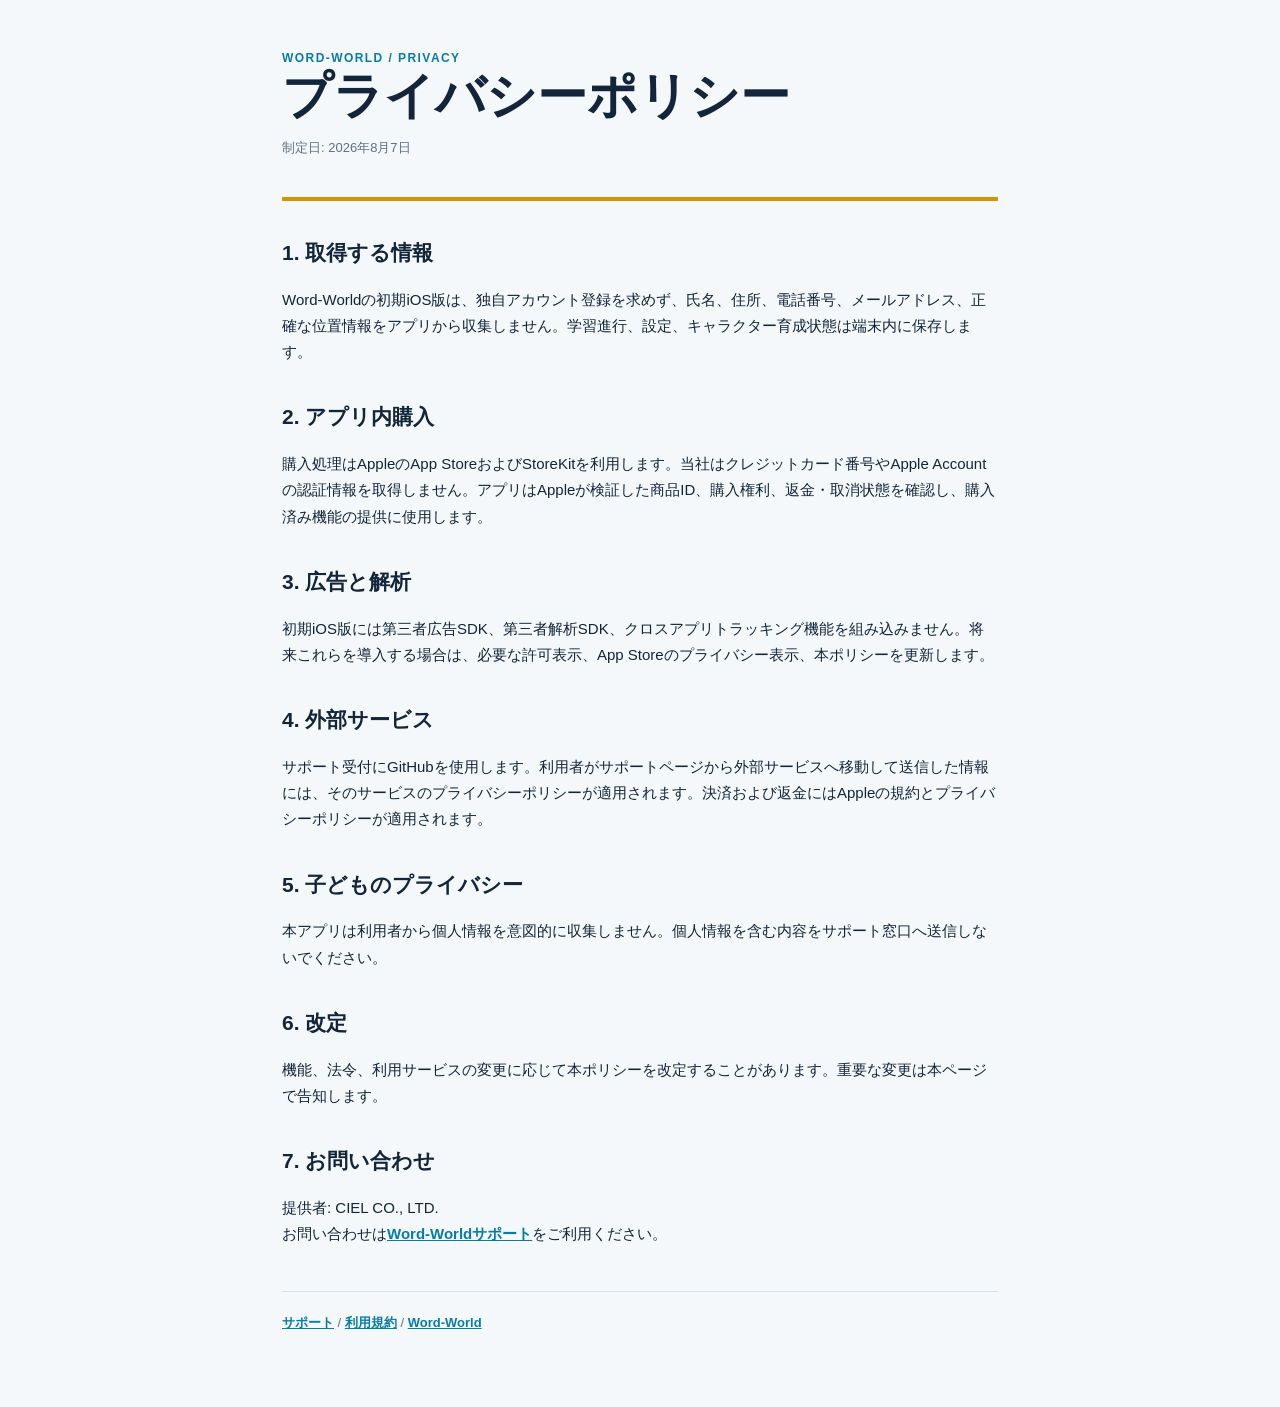
==== privacy.html @ 63aeb388 "Add iOS support and privacy pages" ====
<!doctype html>
<html lang="ja">
<head>
  <meta charset="utf-8">
  <meta name="viewport" content="width=device-width, initial-scale=1">
  <title>Word-World プライバシーポリシー</title>
  <style>
    :root { color-scheme: light; --ink:#13253a; --muted:#607083; --line:#d7e0e8; --blue:#087ca7; --gold:#d79300; }
    * { box-sizing:border-box; } body { margin:0; color:var(--ink); background:#f4f8fb; font-family:-apple-system,BlinkMacSystemFont,"Hiragino Sans","Yu Gothic",sans-serif; line-height:1.75; }
    main { width:min(760px,100%); margin:0 auto; padding:48px 22px 72px; } header { padding-bottom:24px; border-bottom:4px solid var(--gold); }
    h1 { margin:0; font-size:clamp(31px,7vw,50px); line-height:1.1; } h2 { margin:34px 0 8px; font-size:21px; } p,li { font-size:15px; }
    .label { color:var(--blue); font-weight:900; letter-spacing:.12em; font-size:12px; } .date { color:var(--muted); font-size:13px; }
    a { color:var(--blue); font-weight:800; } footer { margin-top:44px; padding-top:20px; border-top:1px solid var(--line); color:var(--muted); font-size:13px; }
  </style>
</head>
<body><main>
  <header><div class="label">WORD-WORLD / PRIVACY</div><h1>プライバシーポリシー</h1><p class="date">制定日: 2026年8月7日</p></header>
  <h2>1. 取得する情報</h2>
  <p>Word-Worldの初期iOS版は、独自アカウント登録を求めず、氏名、住所、電話番号、メールアドレス、正確な位置情報をアプリから収集しません。学習進行、設定、キャラクター育成状態は端末内に保存します。</p>
  <h2>2. アプリ内購入</h2>
  <p>購入処理はAppleのApp StoreおよびStoreKitを利用します。当社はクレジットカード番号やApple Accountの認証情報を取得しません。アプリはAppleが検証した商品ID、購入権利、返金・取消状態を確認し、購入済み機能の提供に使用します。</p>
  <h2>3. 広告と解析</h2>
  <p>初期iOS版には第三者広告SDK、第三者解析SDK、クロスアプリトラッキング機能を組み込みません。将来これらを導入する場合は、必要な許可表示、App Storeのプライバシー表示、本ポリシーを更新します。</p>
  <h2>4. 外部サービス</h2>
  <p>サポート受付にGitHubを使用します。利用者がサポートページから外部サービスへ移動して送信した情報には、そのサービスのプライバシーポリシーが適用されます。決済および返金にはAppleの規約とプライバシーポリシーが適用されます。</p>
  <h2>5. 子どものプライバシー</h2>
  <p>本アプリは利用者から個人情報を意図的に収集しません。個人情報を含む内容をサポート窓口へ送信しないでください。</p>
  <h2>6. 改定</h2>
  <p>機能、法令、利用サービスの変更に応じて本ポリシーを改定することがあります。重要な変更は本ページで告知します。</p>
  <h2>7. お問い合わせ</h2>
  <p>提供者: CIEL CO., LTD.<br>お問い合わせは<a href="support.html">Word-Worldサポート</a>をご利用ください。</p>
  <footer><a href="support.html">サポート</a> / <a href="terms.html">利用規約</a> / <a href="index.html">Word-World</a></footer>
</main></body>
</html>
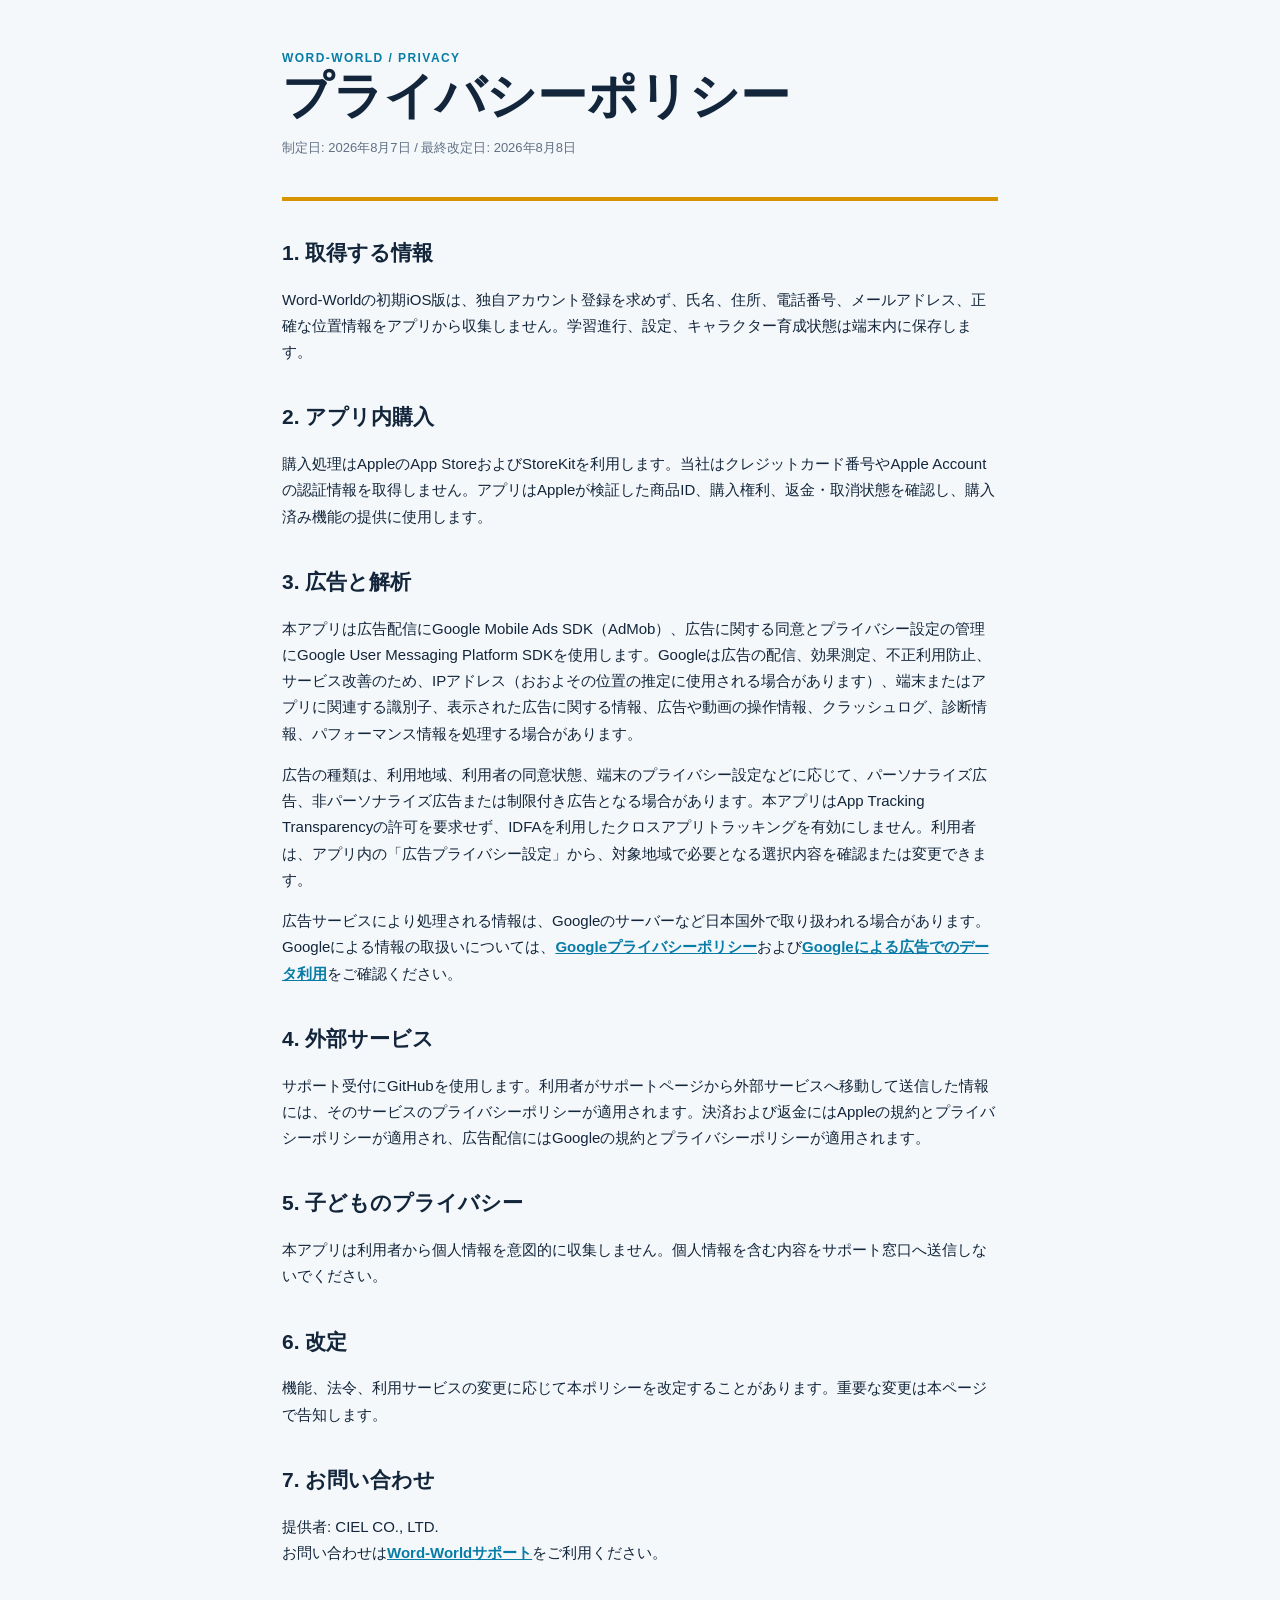
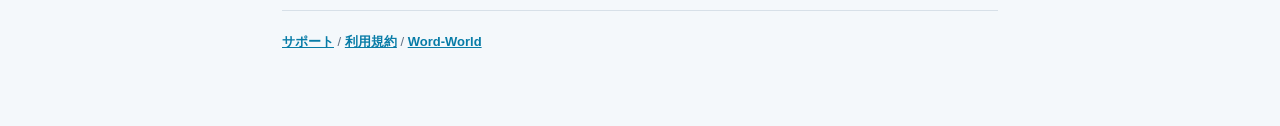
==== commit b662555b: "Update privacy policy for AdMob" ====
--- a/privacy.html
+++ b/privacy.html
@@ -14,15 +14,17 @@
   </style>
 </head>
 <body><main>
-  <header><div class="label">WORD-WORLD / PRIVACY</div><h1>プライバシーポリシー</h1><p class="date">制定日: 2026年8月7日</p></header>
+  <header><div class="label">WORD-WORLD / PRIVACY</div><h1>プライバシーポリシー</h1><p class="date">制定日: 2026年8月7日 / 最終改定日: 2026年8月8日</p></header>
   <h2>1. 取得する情報</h2>
   <p>Word-Worldの初期iOS版は、独自アカウント登録を求めず、氏名、住所、電話番号、メールアドレス、正確な位置情報をアプリから収集しません。学習進行、設定、キャラクター育成状態は端末内に保存します。</p>
   <h2>2. アプリ内購入</h2>
   <p>購入処理はAppleのApp StoreおよびStoreKitを利用します。当社はクレジットカード番号やApple Accountの認証情報を取得しません。アプリはAppleが検証した商品ID、購入権利、返金・取消状態を確認し、購入済み機能の提供に使用します。</p>
   <h2>3. 広告と解析</h2>
-  <p>初期iOS版には第三者広告SDK、第三者解析SDK、クロスアプリトラッキング機能を組み込みません。将来これらを導入する場合は、必要な許可表示、App Storeのプライバシー表示、本ポリシーを更新します。</p>
+  <p>本アプリは広告配信にGoogle Mobile Ads SDK（AdMob）、広告に関する同意とプライバシー設定の管理にGoogle User Messaging Platform SDKを使用します。Googleは広告の配信、効果測定、不正利用防止、サービス改善のため、IPアドレス（おおよその位置の推定に使用される場合があります）、端末またはアプリに関連する識別子、表示された広告に関する情報、広告や動画の操作情報、クラッシュログ、診断情報、パフォーマンス情報を処理する場合があります。</p>
+  <p>広告の種類は、利用地域、利用者の同意状態、端末のプライバシー設定などに応じて、パーソナライズ広告、非パーソナライズ広告または制限付き広告となる場合があります。本アプリはApp Tracking Transparencyの許可を要求せず、IDFAを利用したクロスアプリトラッキングを有効にしません。利用者は、アプリ内の「広告プライバシー設定」から、対象地域で必要となる選択内容を確認または変更できます。</p>
+  <p>広告サービスにより処理される情報は、Googleのサーバーなど日本国外で取り扱われる場合があります。Googleによる情報の取扱いについては、<a href="https://policies.google.com/privacy">Googleプライバシーポリシー</a>および<a href="https://policies.google.com/technologies/ads">Googleによる広告でのデータ利用</a>をご確認ください。</p>
   <h2>4. 外部サービス</h2>
-  <p>サポート受付にGitHubを使用します。利用者がサポートページから外部サービスへ移動して送信した情報には、そのサービスのプライバシーポリシーが適用されます。決済および返金にはAppleの規約とプライバシーポリシーが適用されます。</p>
+  <p>サポート受付にGitHubを使用します。利用者がサポートページから外部サービスへ移動して送信した情報には、そのサービスのプライバシーポリシーが適用されます。決済および返金にはAppleの規約とプライバシーポリシーが適用され、広告配信にはGoogleの規約とプライバシーポリシーが適用されます。</p>
   <h2>5. 子どものプライバシー</h2>
   <p>本アプリは利用者から個人情報を意図的に収集しません。個人情報を含む内容をサポート窓口へ送信しないでください。</p>
   <h2>6. 改定</h2>
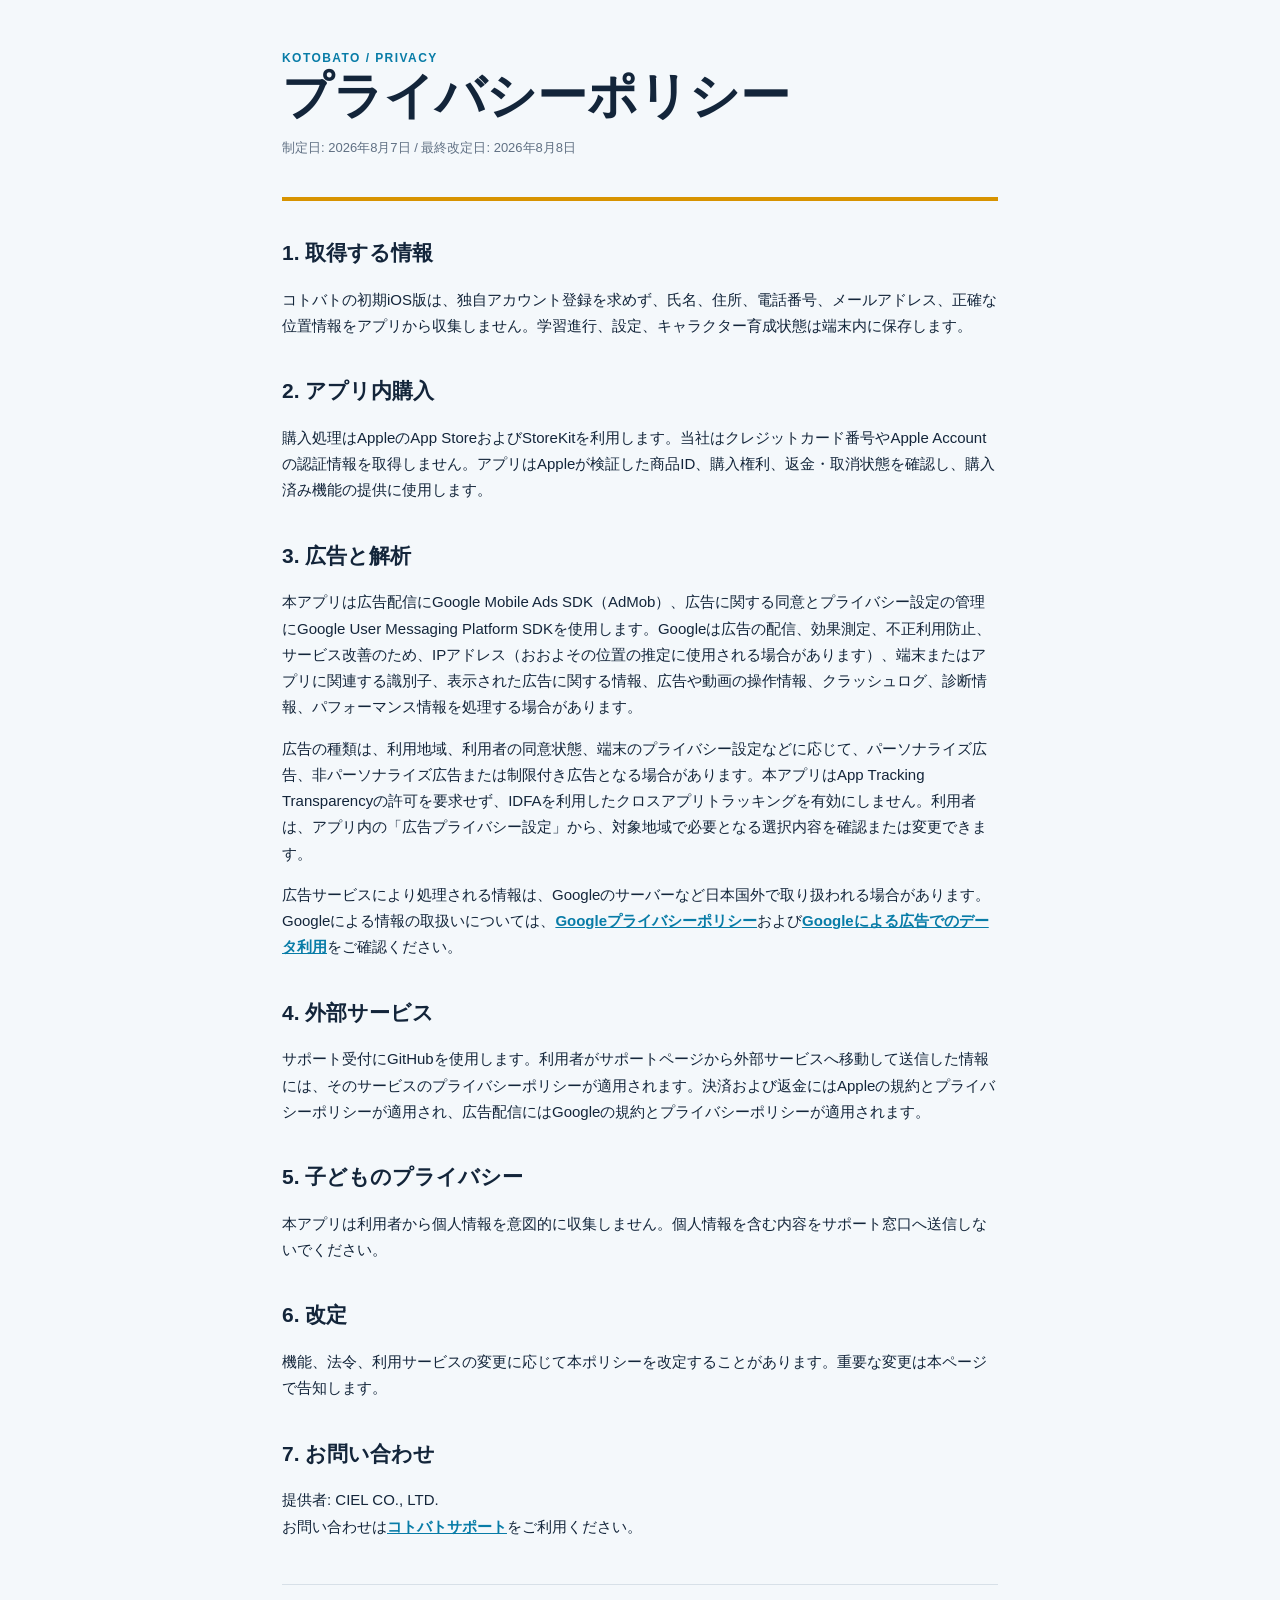
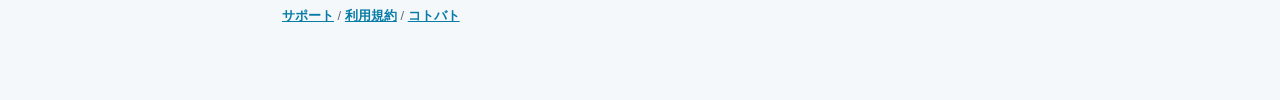
==== commit 626d7395: "Improve Kotobato acquisition landing page" ====
--- a/privacy.html
+++ b/privacy.html
@@ -3,7 +3,7 @@
 <head>
   <meta charset="utf-8">
   <meta name="viewport" content="width=device-width, initial-scale=1">
-  <title>Word-World プライバシーポリシー</title>
+  <title>コトバト プライバシーポリシー</title>
   <style>
     :root { color-scheme: light; --ink:#13253a; --muted:#607083; --line:#d7e0e8; --blue:#087ca7; --gold:#d79300; }
     * { box-sizing:border-box; } body { margin:0; color:var(--ink); background:#f4f8fb; font-family:-apple-system,BlinkMacSystemFont,"Hiragino Sans","Yu Gothic",sans-serif; line-height:1.75; }
@@ -14,9 +14,9 @@
   </style>
 </head>
 <body><main>
-  <header><div class="label">WORD-WORLD / PRIVACY</div><h1>プライバシーポリシー</h1><p class="date">制定日: 2026年8月7日 / 最終改定日: 2026年8月8日</p></header>
+  <header><div class="label">KOTOBATO / PRIVACY</div><h1>プライバシーポリシー</h1><p class="date">制定日: 2026年8月7日 / 最終改定日: 2026年8月8日</p></header>
   <h2>1. 取得する情報</h2>
-  <p>Word-Worldの初期iOS版は、独自アカウント登録を求めず、氏名、住所、電話番号、メールアドレス、正確な位置情報をアプリから収集しません。学習進行、設定、キャラクター育成状態は端末内に保存します。</p>
+  <p>コトバトの初期iOS版は、独自アカウント登録を求めず、氏名、住所、電話番号、メールアドレス、正確な位置情報をアプリから収集しません。学習進行、設定、キャラクター育成状態は端末内に保存します。</p>
   <h2>2. アプリ内購入</h2>
   <p>購入処理はAppleのApp StoreおよびStoreKitを利用します。当社はクレジットカード番号やApple Accountの認証情報を取得しません。アプリはAppleが検証した商品ID、購入権利、返金・取消状態を確認し、購入済み機能の提供に使用します。</p>
   <h2>3. 広告と解析</h2>
@@ -30,7 +30,7 @@
   <h2>6. 改定</h2>
   <p>機能、法令、利用サービスの変更に応じて本ポリシーを改定することがあります。重要な変更は本ページで告知します。</p>
   <h2>7. お問い合わせ</h2>
-  <p>提供者: CIEL CO., LTD.<br>お問い合わせは<a href="support.html">Word-Worldサポート</a>をご利用ください。</p>
-  <footer><a href="support.html">サポート</a> / <a href="terms.html">利用規約</a> / <a href="index.html">Word-World</a></footer>
+  <p>提供者: CIEL CO., LTD.<br>お問い合わせは<a href="support.html">コトバトサポート</a>をご利用ください。</p>
+  <footer><a href="support.html">サポート</a> / <a href="terms.html">利用規約</a> / <a href="index.html">コトバト</a></footer>
 </main></body>
 </html>
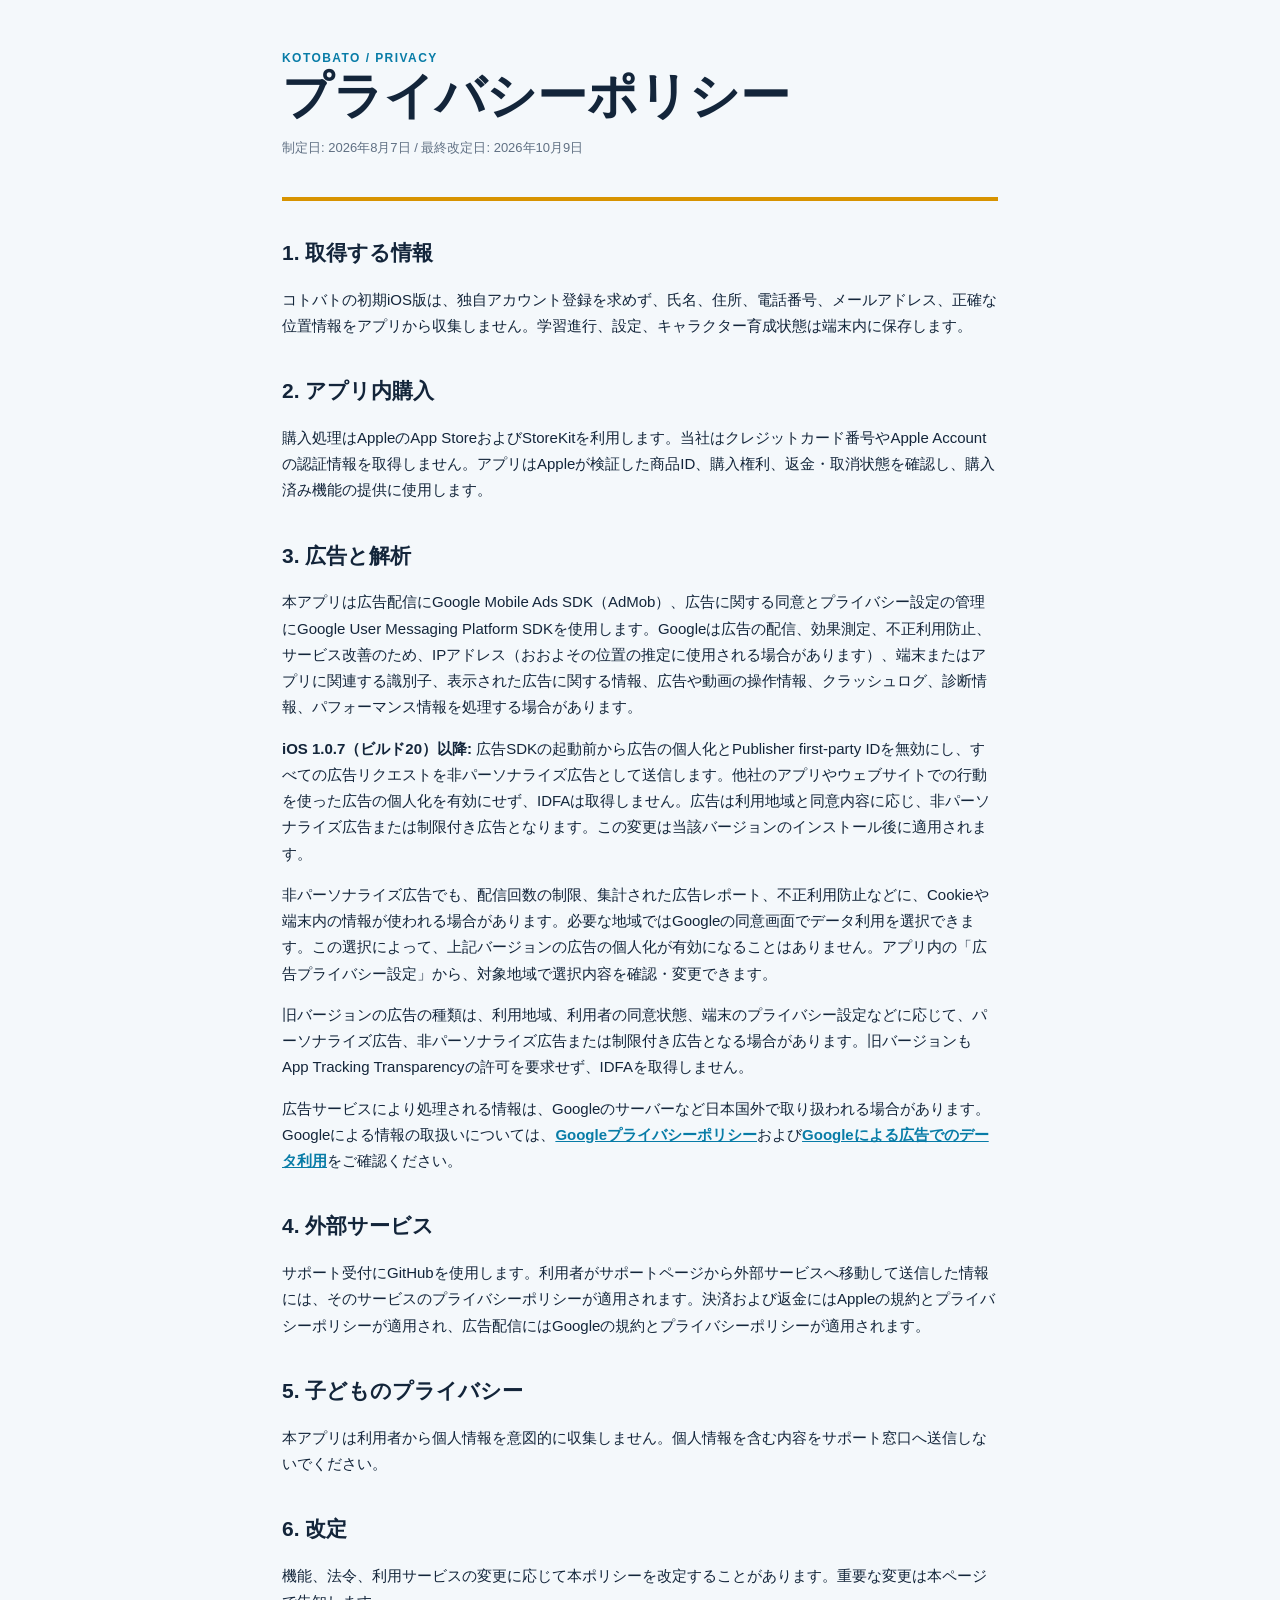
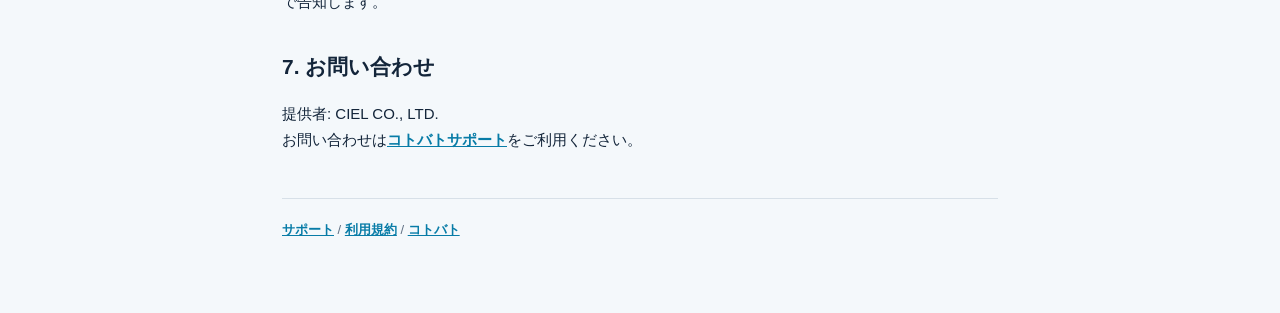
==== commit 496a7c0b: "Clarify non-personalized advertising for iOS build 20" ====
--- a/privacy.html
+++ b/privacy.html
@@ -14,14 +14,16 @@
   </style>
 </head>
 <body><main>
-  <header><div class="label">KOTOBATO / PRIVACY</div><h1>プライバシーポリシー</h1><p class="date">制定日: 2026年8月7日 / 最終改定日: 2026年8月8日</p></header>
+  <header><div class="label">KOTOBATO / PRIVACY</div><h1>プライバシーポリシー</h1><p class="date">制定日: 2026年8月7日 / 最終改定日: 2026年10月9日</p></header>
   <h2>1. 取得する情報</h2>
   <p>コトバトの初期iOS版は、独自アカウント登録を求めず、氏名、住所、電話番号、メールアドレス、正確な位置情報をアプリから収集しません。学習進行、設定、キャラクター育成状態は端末内に保存します。</p>
   <h2>2. アプリ内購入</h2>
   <p>購入処理はAppleのApp StoreおよびStoreKitを利用します。当社はクレジットカード番号やApple Accountの認証情報を取得しません。アプリはAppleが検証した商品ID、購入権利、返金・取消状態を確認し、購入済み機能の提供に使用します。</p>
   <h2>3. 広告と解析</h2>
   <p>本アプリは広告配信にGoogle Mobile Ads SDK（AdMob）、広告に関する同意とプライバシー設定の管理にGoogle User Messaging Platform SDKを使用します。Googleは広告の配信、効果測定、不正利用防止、サービス改善のため、IPアドレス（おおよその位置の推定に使用される場合があります）、端末またはアプリに関連する識別子、表示された広告に関する情報、広告や動画の操作情報、クラッシュログ、診断情報、パフォーマンス情報を処理する場合があります。</p>
-  <p>広告の種類は、利用地域、利用者の同意状態、端末のプライバシー設定などに応じて、パーソナライズ広告、非パーソナライズ広告または制限付き広告となる場合があります。本アプリはApp Tracking Transparencyの許可を要求せず、IDFAを利用したクロスアプリトラッキングを有効にしません。利用者は、アプリ内の「広告プライバシー設定」から、対象地域で必要となる選択内容を確認または変更できます。</p>
+  <p><strong>iOS 1.0.7（ビルド20）以降:</strong> 広告SDKの起動前から広告の個人化とPublisher first-party IDを無効にし、すべての広告リクエストを非パーソナライズ広告として送信します。他社のアプリやウェブサイトでの行動を使った広告の個人化を有効にせず、IDFAは取得しません。広告は利用地域と同意内容に応じ、非パーソナライズ広告または制限付き広告となります。この変更は当該バージョンのインストール後に適用されます。</p>
+  <p>非パーソナライズ広告でも、配信回数の制限、集計された広告レポート、不正利用防止などに、Cookieや端末内の情報が使われる場合があります。必要な地域ではGoogleの同意画面でデータ利用を選択できます。この選択によって、上記バージョンの広告の個人化が有効になることはありません。アプリ内の「広告プライバシー設定」から、対象地域で選択内容を確認・変更できます。</p>
+  <p>旧バージョンの広告の種類は、利用地域、利用者の同意状態、端末のプライバシー設定などに応じて、パーソナライズ広告、非パーソナライズ広告または制限付き広告となる場合があります。旧バージョンもApp Tracking Transparencyの許可を要求せず、IDFAを取得しません。</p>
   <p>広告サービスにより処理される情報は、Googleのサーバーなど日本国外で取り扱われる場合があります。Googleによる情報の取扱いについては、<a href="https://policies.google.com/privacy">Googleプライバシーポリシー</a>および<a href="https://policies.google.com/technologies/ads">Googleによる広告でのデータ利用</a>をご確認ください。</p>
   <h2>4. 外部サービス</h2>
   <p>サポート受付にGitHubを使用します。利用者がサポートページから外部サービスへ移動して送信した情報には、そのサービスのプライバシーポリシーが適用されます。決済および返金にはAppleの規約とプライバシーポリシーが適用され、広告配信にはGoogleの規約とプライバシーポリシーが適用されます。</p>
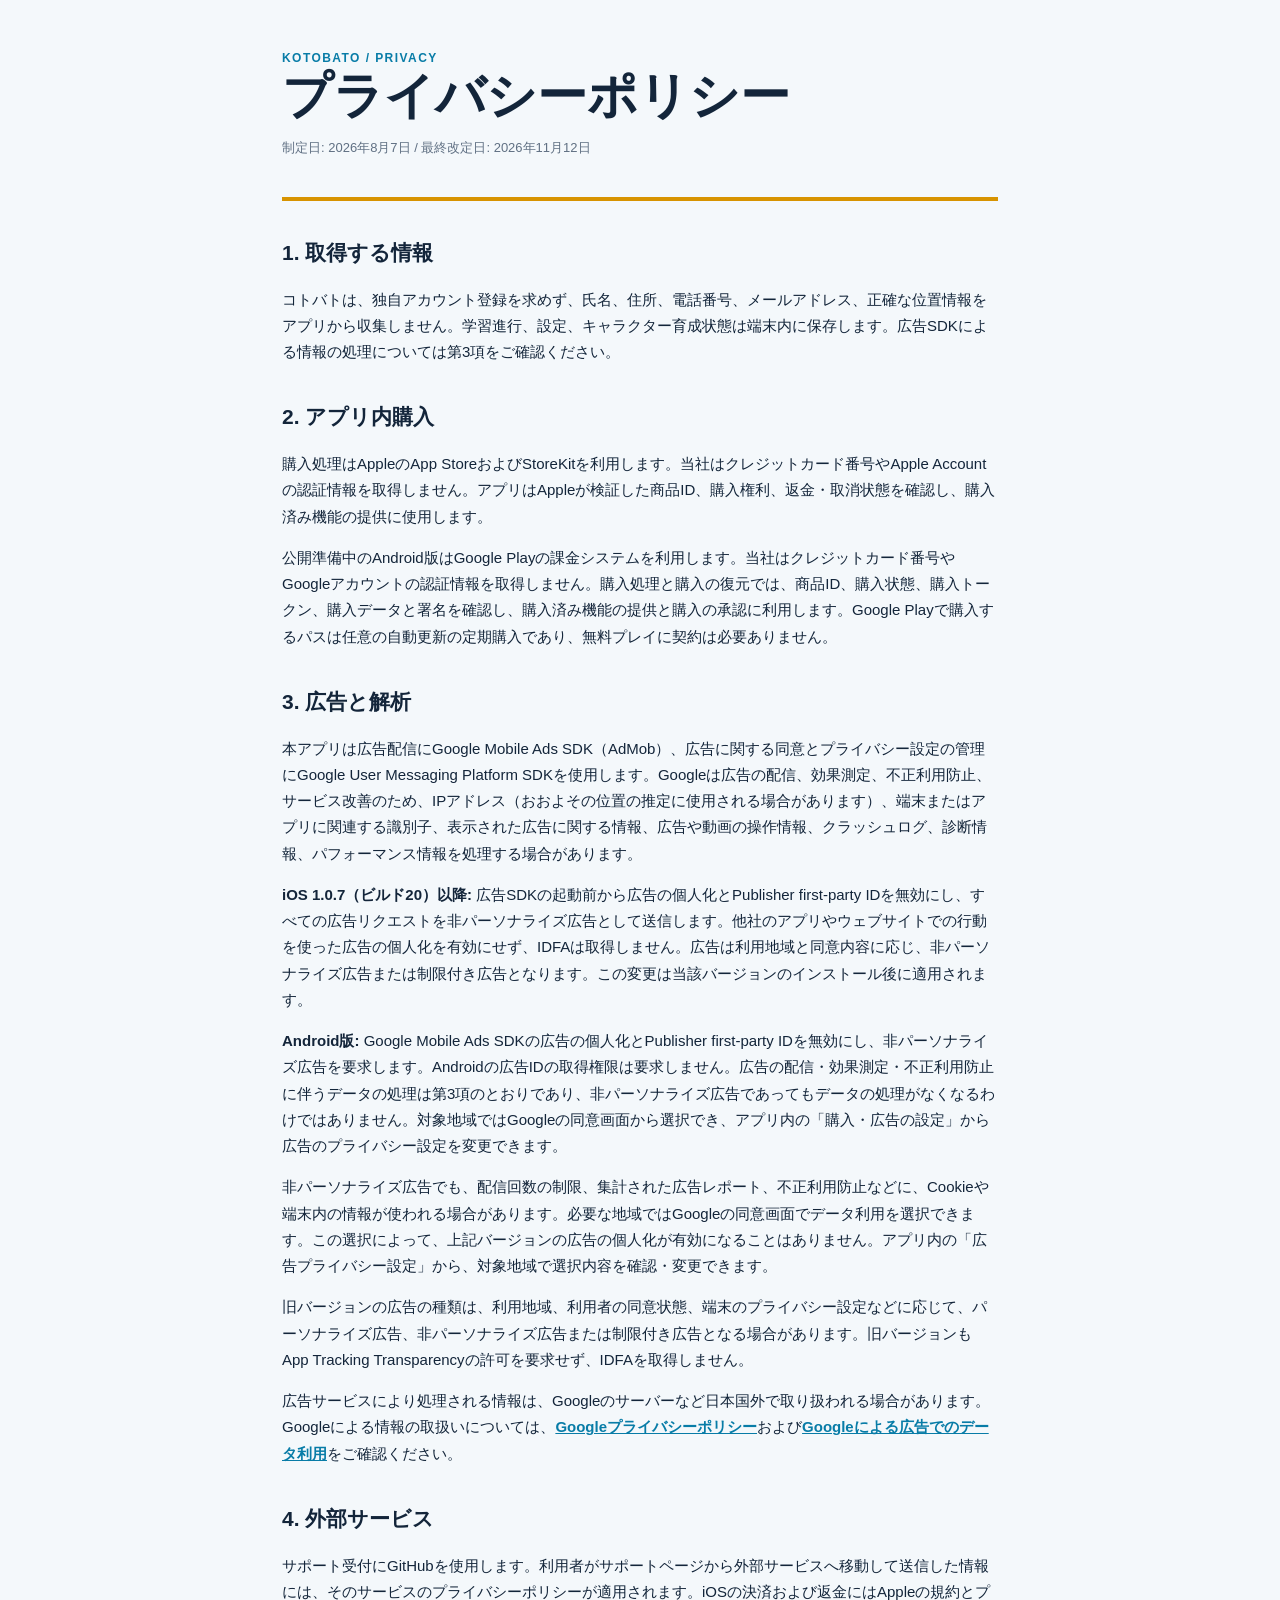
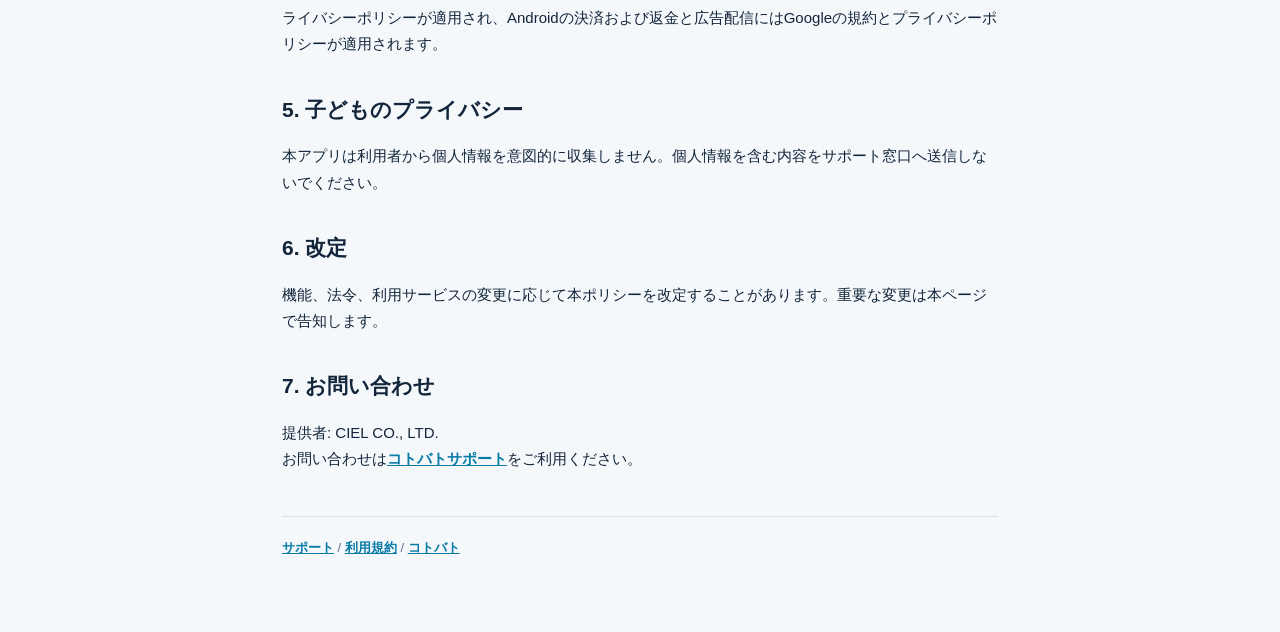
==== commit 1ef436ca: "Document Android ads privacy and optional Play purchases" ====
--- a/privacy.html
+++ b/privacy.html
@@ -14,19 +14,21 @@
   </style>
 </head>
 <body><main>
-  <header><div class="label">KOTOBATO / PRIVACY</div><h1>プライバシーポリシー</h1><p class="date">制定日: 2026年8月7日 / 最終改定日: 2026年10月9日</p></header>
+  <header><div class="label">KOTOBATO / PRIVACY</div><h1>プライバシーポリシー</h1><p class="date">制定日: 2026年8月7日 / 最終改定日: 2026年11月12日</p></header>
   <h2>1. 取得する情報</h2>
-  <p>コトバトの初期iOS版は、独自アカウント登録を求めず、氏名、住所、電話番号、メールアドレス、正確な位置情報をアプリから収集しません。学習進行、設定、キャラクター育成状態は端末内に保存します。</p>
+  <p>コトバトは、独自アカウント登録を求めず、氏名、住所、電話番号、メールアドレス、正確な位置情報をアプリから収集しません。学習進行、設定、キャラクター育成状態は端末内に保存します。広告SDKによる情報の処理については第3項をご確認ください。</p>
   <h2>2. アプリ内購入</h2>
   <p>購入処理はAppleのApp StoreおよびStoreKitを利用します。当社はクレジットカード番号やApple Accountの認証情報を取得しません。アプリはAppleが検証した商品ID、購入権利、返金・取消状態を確認し、購入済み機能の提供に使用します。</p>
+  <p>公開準備中のAndroid版はGoogle Playの課金システムを利用します。当社はクレジットカード番号やGoogleアカウントの認証情報を取得しません。購入処理と購入の復元では、商品ID、購入状態、購入トークン、購入データと署名を確認し、購入済み機能の提供と購入の承認に利用します。Google Playで購入するパスは任意の自動更新の定期購入であり、無料プレイに契約は必要ありません。</p>
   <h2>3. 広告と解析</h2>
   <p>本アプリは広告配信にGoogle Mobile Ads SDK（AdMob）、広告に関する同意とプライバシー設定の管理にGoogle User Messaging Platform SDKを使用します。Googleは広告の配信、効果測定、不正利用防止、サービス改善のため、IPアドレス（おおよその位置の推定に使用される場合があります）、端末またはアプリに関連する識別子、表示された広告に関する情報、広告や動画の操作情報、クラッシュログ、診断情報、パフォーマンス情報を処理する場合があります。</p>
   <p><strong>iOS 1.0.7（ビルド20）以降:</strong> 広告SDKの起動前から広告の個人化とPublisher first-party IDを無効にし、すべての広告リクエストを非パーソナライズ広告として送信します。他社のアプリやウェブサイトでの行動を使った広告の個人化を有効にせず、IDFAは取得しません。広告は利用地域と同意内容に応じ、非パーソナライズ広告または制限付き広告となります。この変更は当該バージョンのインストール後に適用されます。</p>
+  <p><strong>Android版:</strong> Google Mobile Ads SDKの広告の個人化とPublisher first-party IDを無効にし、非パーソナライズ広告を要求します。Androidの広告IDの取得権限は要求しません。広告の配信・効果測定・不正利用防止に伴うデータの処理は第3項のとおりであり、非パーソナライズ広告であってもデータの処理がなくなるわけではありません。対象地域ではGoogleの同意画面から選択でき、アプリ内の「購入・広告の設定」から広告のプライバシー設定を変更できます。</p>
   <p>非パーソナライズ広告でも、配信回数の制限、集計された広告レポート、不正利用防止などに、Cookieや端末内の情報が使われる場合があります。必要な地域ではGoogleの同意画面でデータ利用を選択できます。この選択によって、上記バージョンの広告の個人化が有効になることはありません。アプリ内の「広告プライバシー設定」から、対象地域で選択内容を確認・変更できます。</p>
   <p>旧バージョンの広告の種類は、利用地域、利用者の同意状態、端末のプライバシー設定などに応じて、パーソナライズ広告、非パーソナライズ広告または制限付き広告となる場合があります。旧バージョンもApp Tracking Transparencyの許可を要求せず、IDFAを取得しません。</p>
   <p>広告サービスにより処理される情報は、Googleのサーバーなど日本国外で取り扱われる場合があります。Googleによる情報の取扱いについては、<a href="https://policies.google.com/privacy">Googleプライバシーポリシー</a>および<a href="https://policies.google.com/technologies/ads">Googleによる広告でのデータ利用</a>をご確認ください。</p>
   <h2>4. 外部サービス</h2>
-  <p>サポート受付にGitHubを使用します。利用者がサポートページから外部サービスへ移動して送信した情報には、そのサービスのプライバシーポリシーが適用されます。決済および返金にはAppleの規約とプライバシーポリシーが適用され、広告配信にはGoogleの規約とプライバシーポリシーが適用されます。</p>
+  <p>サポート受付にGitHubを使用します。利用者がサポートページから外部サービスへ移動して送信した情報には、そのサービスのプライバシーポリシーが適用されます。iOSの決済および返金にはAppleの規約とプライバシーポリシーが適用され、Androidの決済および返金と広告配信にはGoogleの規約とプライバシーポリシーが適用されます。</p>
   <h2>5. 子どものプライバシー</h2>
   <p>本アプリは利用者から個人情報を意図的に収集しません。個人情報を含む内容をサポート窓口へ送信しないでください。</p>
   <h2>6. 改定</h2>
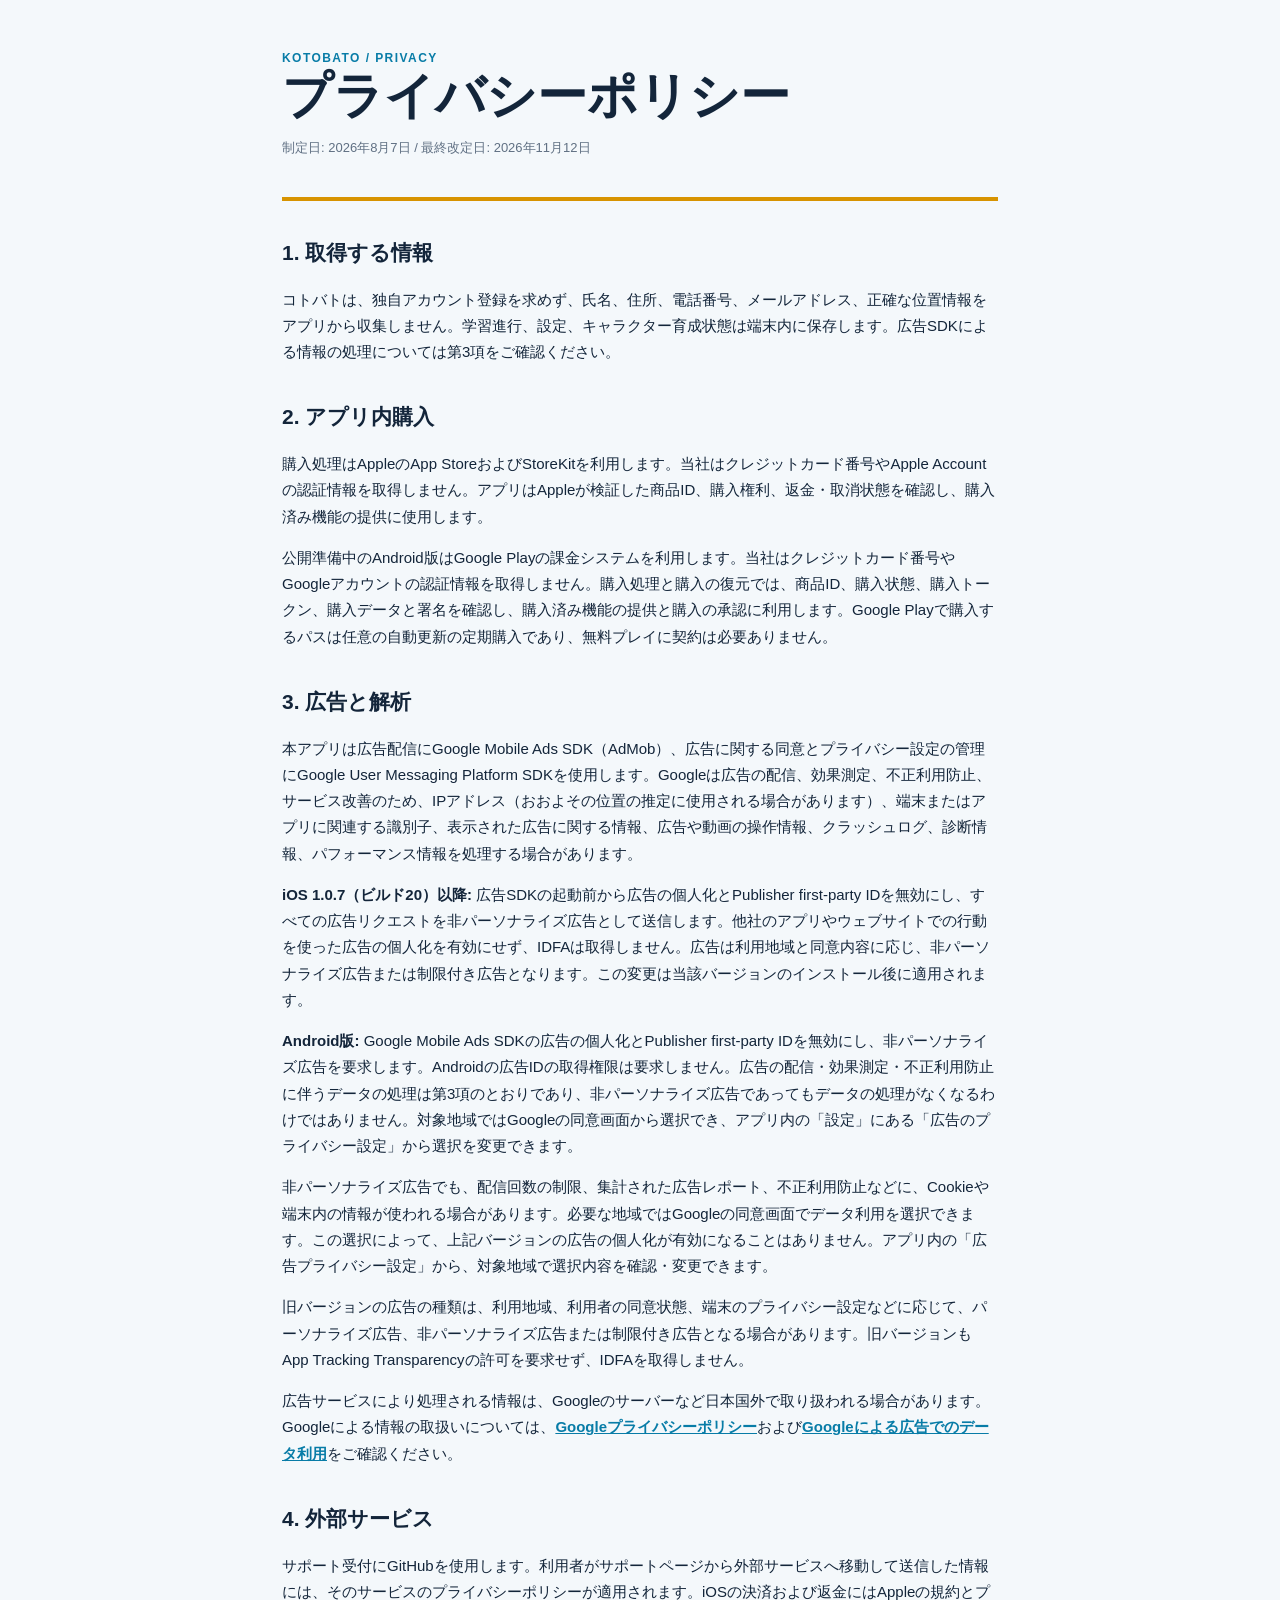
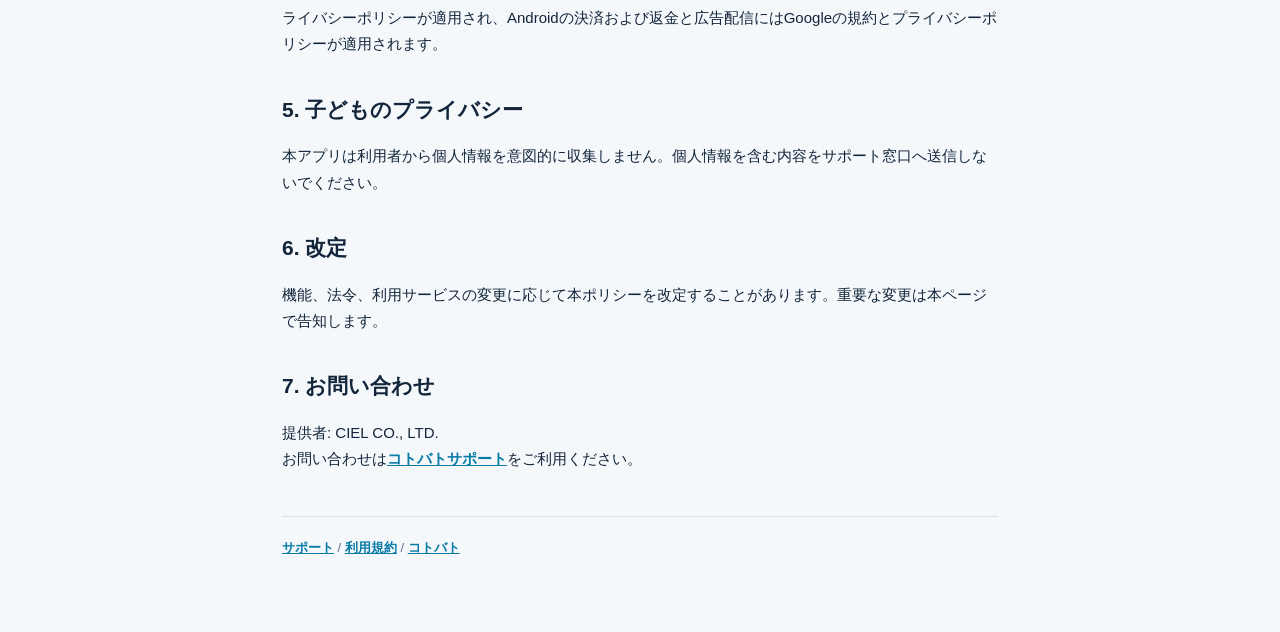
==== commit 6dc42996: "Document Android purchase and privacy navigation: privacy.html" ====
--- a/privacy.html
+++ b/privacy.html
@@ -23,7 +23,7 @@
   <h2>3. 広告と解析</h2>
   <p>本アプリは広告配信にGoogle Mobile Ads SDK（AdMob）、広告に関する同意とプライバシー設定の管理にGoogle User Messaging Platform SDKを使用します。Googleは広告の配信、効果測定、不正利用防止、サービス改善のため、IPアドレス（おおよその位置の推定に使用される場合があります）、端末またはアプリに関連する識別子、表示された広告に関する情報、広告や動画の操作情報、クラッシュログ、診断情報、パフォーマンス情報を処理する場合があります。</p>
   <p><strong>iOS 1.0.7（ビルド20）以降:</strong> 広告SDKの起動前から広告の個人化とPublisher first-party IDを無効にし、すべての広告リクエストを非パーソナライズ広告として送信します。他社のアプリやウェブサイトでの行動を使った広告の個人化を有効にせず、IDFAは取得しません。広告は利用地域と同意内容に応じ、非パーソナライズ広告または制限付き広告となります。この変更は当該バージョンのインストール後に適用されます。</p>
-  <p><strong>Android版:</strong> Google Mobile Ads SDKの広告の個人化とPublisher first-party IDを無効にし、非パーソナライズ広告を要求します。Androidの広告IDの取得権限は要求しません。広告の配信・効果測定・不正利用防止に伴うデータの処理は第3項のとおりであり、非パーソナライズ広告であってもデータの処理がなくなるわけではありません。対象地域ではGoogleの同意画面から選択でき、アプリ内の「購入・広告の設定」から広告のプライバシー設定を変更できます。</p>
+  <p><strong>Android版:</strong> Google Mobile Ads SDKの広告の個人化とPublisher first-party IDを無効にし、非パーソナライズ広告を要求します。Androidの広告IDの取得権限は要求しません。広告の配信・効果測定・不正利用防止に伴うデータの処理は第3項のとおりであり、非パーソナライズ広告であってもデータの処理がなくなるわけではありません。対象地域ではGoogleの同意画面から選択でき、アプリ内の「設定」にある「広告のプライバシー設定」から選択を変更できます。</p>
   <p>非パーソナライズ広告でも、配信回数の制限、集計された広告レポート、不正利用防止などに、Cookieや端末内の情報が使われる場合があります。必要な地域ではGoogleの同意画面でデータ利用を選択できます。この選択によって、上記バージョンの広告の個人化が有効になることはありません。アプリ内の「広告プライバシー設定」から、対象地域で選択内容を確認・変更できます。</p>
   <p>旧バージョンの広告の種類は、利用地域、利用者の同意状態、端末のプライバシー設定などに応じて、パーソナライズ広告、非パーソナライズ広告または制限付き広告となる場合があります。旧バージョンもApp Tracking Transparencyの許可を要求せず、IDFAを取得しません。</p>
   <p>広告サービスにより処理される情報は、Googleのサーバーなど日本国外で取り扱われる場合があります。Googleによる情報の取扱いについては、<a href="https://policies.google.com/privacy">Googleプライバシーポリシー</a>および<a href="https://policies.google.com/technologies/ads">Googleによる広告でのデータ利用</a>をご確認ください。</p>
